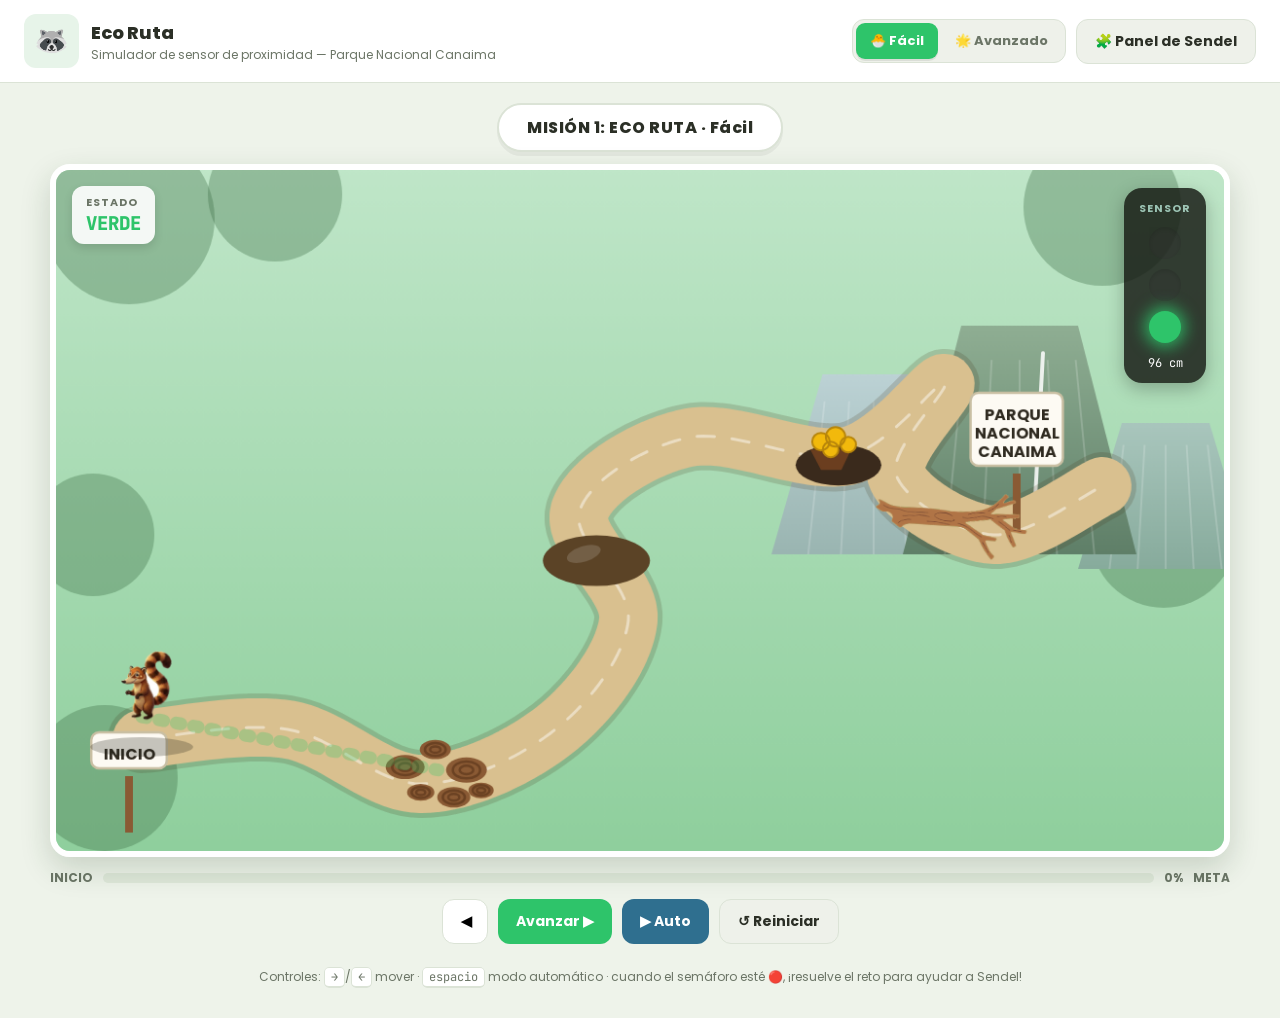
==== index.html @ 8cfd9f25 "Add files via upload" ====
<!DOCTYPE html>
<html lang="es">
<head>
<meta charset="UTF-8" />
<meta name="viewport" content="width=device-width, initial-scale=1.0" />
<title>Eco Ruta — Misión 1 | Sendel el Coatí Guardián</title>
<link rel="icon" type="image/x-icon" href="assets/sendel-icon.ico" />
<link rel="preconnect" href="https://fonts.googleapis.com" />
<link href="https://fonts.googleapis.com/css2?family=Poppins:wght@400;600;700;800&family=JetBrains+Mono:wght@400;600&display=swap" rel="stylesheet" />
<link rel="stylesheet" href="css/styles.css" />
</head>
<body>
  <div id="confetti-layer" aria-hidden="true"></div>

  <div class="app">
    <header class="topbar">
      <div class="brand">
        <span class="brand-badge">🦝</span>
        <div>
          <h1>Eco Ruta</h1>
          <p>Simulador de sensor de proximidad — Parque Nacional Canaima</p>
        </div>
      </div>
      <div class="topbar-actions">
        <div class="difficulty-toggle" role="group" aria-label="Dificultad">
          <button class="diff-toggle-btn" data-difficulty="facil" title="6 a 8 años · 4 obstáculos">🐣 Fácil</button>
          <button class="diff-toggle-btn" data-difficulty="dificil" title="9 a 12 años · 8 obstáculos">🌟 Avanzado</button>
        </div>
        <button id="btn-panel-toggle" class="btn btn-ghost">🧩 Panel de Sendel</button>
      </div>
    </header>

    <main class="stage">
      <div class="mission-bubble" id="mission-title">MISIÓN 1: ECO RUTA</div>

      <div class="scene-wrap">
        <canvas id="scene" width="1200" height="700"></canvas>

        <div class="semaforo" aria-label="Indicador de proximidad">
          <span class="sem-label">SENSOR</span>
          <div class="led led-rojo" title="Rojo: obstáculo muy cerca"></div>
          <div class="led led-amarillo" title="Amarillo: obstáculo aproximándose"></div>
          <div class="led led-verde" title="Verde: camino libre"></div>
          <span class="hud-distance" id="hud-distance">— cm</span>
        </div>

        <div class="hud-top-left">
          <div class="hud-state-label">ESTADO</div>
          <div class="hud-state-value state-verde" id="hud-state">VERDE</div>
        </div>

        <div id="toast" class="toast"></div>
      </div>

      <div class="progress-row">
        <span>INICIO</span>
        <div class="progress-track">
          <div id="hud-progress-bar" class="progress-fill"></div>
        </div>
        <span id="hud-progress-pct">0%</span>
        <span>META</span>
      </div>

      <div class="controls">
        <button id="btn-back" class="btn btn-icon" title="Retroceder (←)">◀</button>
        <button id="btn-forward" class="btn btn-primary" title="Avanzar (→)">Avanzar ▶</button>
        <button id="btn-autoplay" class="btn btn-accent" title="Modo automático (espacio)">▶ Auto</button>
        <button id="btn-reset" class="btn btn-ghost" title="Reiniciar">↺ Reiniciar</button>
      </div>
      <p class="hint">Controles: <kbd>→</kbd>/<kbd>←</kbd> mover · <kbd>espacio</kbd> modo automático · cuando el semáforo esté 🔴, ¡resuelve el reto para ayudar a Sendel!</p>
    </main>

    <aside id="side-panel" class="side-panel">
      <div class="side-tabs">
        <button class="tab-btn active" data-tab="programar">🧩 Programar</button>
        <button class="tab-btn" data-tab="ajustes">⚙️ Ajustes</button>
        <button class="tab-btn" data-tab="registro">📜 Registro</button>
      </div>

      <div class="tab-panel" data-tab="programar" id="tab-programar">
        <div class="terminal-chrome">
          <span class="dot dot-r"></span><span class="dot dot-y"></span><span class="dot dot-g"></span>
          <span class="terminal-title">Terminal de Sendel</span>
        </div>
        <div class="challenge-idle" id="challenge-idle">
          <p>👀 Cuando Sendel encuentre un obstáculo y el semáforo se ponga <b class="txt-rojo">ROJO</b>, aquí aparecerá un reto para programarlo con bloques.</p>
        </div>
        <div class="challenge-active" id="challenge-active" hidden>
          <p class="challenge-obstacle" id="challenge-obstacle-label">🎯 Obstáculo: —</p>
          <div class="mini-workspace">
            <div class="hat-block">🚦 Cuando el semáforo esté <span class="led-chip"></span> ROJO</div>
            <div class="slot" id="challenge-slot">
              <span class="slot-placeholder">Arrastra un bloque aquí ⬇</span>
            </div>
          </div>
          <div class="block-palette" id="block-palette"></div>
          <button id="btn-run-program" class="btn btn-primary btn-run" disabled>▶ Ejecutar programa</button>
          <p class="challenge-feedback" id="challenge-feedback"></p>
        </div>
      </div>

      <div class="tab-panel" data-tab="ajustes" id="tab-ajustes" hidden>
        <h2>Calibración del sensor</h2>
        <label class="slider-row">
          <span>Rango máximo <b id="cfg-rango-val">180 cm</b></span>
          <input type="range" id="cfg-rango" min="60" max="250" step="5" value="180" />
        </label>
        <label class="slider-row">
          <span>Umbral amarillo <b id="cfg-amarillo-val">40 cm</b></span>
          <input type="range" id="cfg-amarillo" min="20" max="80" step="1" value="40" />
        </label>
        <label class="slider-row">
          <span>Umbral rojo <b id="cfg-rojo-val">15 cm</b></span>
          <input type="range" id="cfg-rojo" min="5" max="35" step="1" value="15" />
        </label>
        <label class="slider-row">
          <span>Velocidad auto <b id="cfg-speed-val">10 cm/tick</b></span>
          <input type="range" id="cfg-speed" min="4" max="24" step="1" value="10" />
        </label>
      </div>

      <div class="tab-panel" data-tab="registro" id="tab-registro" hidden>
        <h2>Registro (serial monitor)</h2>
        <ul id="log-list" class="log-list"></ul>
      </div>
    </aside>
  </div>

  <div id="victory-modal" class="modal">
    <div class="modal-card victory-card">
      <img src="assets/sendel.png" alt="Sendel" class="victory-mascot-img" />
      <h2 class="victory-title">¡Lo lograste! 🎉</h2>
      <p>Sendel llegó a salvo al Parque Nacional Canaima.</p>
      <ul id="victory-stats" class="victory-stats"></ul>
      <div class="modal-actions">
        <button id="btn-victory-confetti" class="btn btn-warn">🎉 ¡Más confeti!</button>
        <button id="btn-victory-restart" class="btn btn-primary">Jugar de nuevo</button>
        <button id="btn-victory-close" class="btn btn-ghost">Cerrar</button>
      </div>
    </div>
  </div>

  <script src="js/backend/sensor-core.js"></script>
  <script src="js/backend/mission-data.js"></script>
  <script src="js/frontend/renderer.js"></script>
  <script src="js/frontend/block-challenge.js"></script>
  <script src="js/frontend/audio.js"></script>
  <script src="js/frontend/app.js"></script>
</body>
</html>
---- css/styles.css ----
:root {
  --verde: #2ec46a;
  --amarillo: #f0b414;
  --rojo: #e23c3c;
  --bg: #eef3ea;
  --panel: #ffffff;
  --ink: #2b2f26;
  --muted: #6b7566;
  --border: #dbe3d6;
  --radius: 16px;
  font-family: 'Poppins', sans-serif;
}

* { box-sizing: border-box; }

body {
  margin: 0;
  background: var(--bg);
  color: var(--ink);
  min-height: 100vh;
}

.app {
  display: grid;
  grid-template-columns: 1fr 380px;
  grid-template-rows: auto 1fr;
  grid-template-areas:
    "topbar topbar"
    "stage  panel";
  min-height: 100vh;
  transition: grid-template-columns 0.25s ease;
}
.app:has(#side-panel:not(.open)) {
  grid-template-columns: 1fr 0px;
}

.topbar {
  grid-area: topbar;
  display: flex;
  align-items: center;
  justify-content: space-between;
  padding: 14px 24px;
  background: var(--panel);
  border-bottom: 1px solid var(--border);
}
.brand { display: flex; align-items: center; gap: 12px; }
.brand-badge {
  font-size: 28px;
  background: #e7f4e9;
  border-radius: 12px;
  padding: 6px 10px;
}
.brand h1 { margin: 0; font-size: 18px; font-weight: 800; }
.brand p { margin: 0; font-size: 12px; color: var(--muted); }
.topbar-actions { display: flex; gap: 10px; align-items: center; }

.difficulty-toggle {
  display: flex;
  background: #eef1ea;
  border: 1px solid var(--border);
  border-radius: 12px;
  padding: 3px;
  gap: 3px;
}
.diff-toggle-btn {
  border: none;
  background: transparent;
  color: var(--muted);
  font-family: inherit;
  font-weight: 700;
  font-size: 13px;
  padding: 8px 14px;
  border-radius: 9px;
  cursor: pointer;
  transition: all 0.15s ease;
}
.diff-toggle-btn:hover:not(.active) { color: var(--ink); background: rgba(0,0,0,0.04); }
.diff-toggle-btn.active { background: var(--verde); color: #fff; box-shadow: 0 2px 0 rgba(0,0,0,0.08); }

.stage {
  grid-area: stage;
  padding: 20px 24px;
  display: flex;
  flex-direction: column;
  align-items: center;
  gap: 12px;
}

.mission-bubble {
  background: #fff;
  border: 2px solid var(--border);
  border-radius: 999px;
  padding: 10px 28px;
  font-weight: 800;
  letter-spacing: 0.5px;
  box-shadow: 0 4px 0 rgba(0,0,0,0.05);
}

.scene-wrap {
  position: relative;
  width: 100%;
  max-width: 1180px;
  border-radius: 20px;
  overflow: hidden;
  box-shadow: 0 12px 30px rgba(30, 60, 30, 0.18);
  border: 6px solid #fff;
}

#scene {
  display: block;
  width: 100%;
  height: auto;
  background: #bfe6c8;
}
#scene.shake { animation: shake 0.4s ease; }
@keyframes shake {
  0%, 100% { transform: translateX(0); }
  25% { transform: translateX(-6px) rotate(-0.4deg); }
  75% { transform: translateX(6px) rotate(0.4deg); }
}

.semaforo {
  position: absolute;
  top: 18px;
  right: 18px;
  background: rgba(20, 24, 18, 0.82);
  border-radius: 18px;
  padding: 12px 15px;
  display: flex;
  flex-direction: column;
  align-items: center;
  gap: 10px;
  box-shadow: 0 6px 18px rgba(0,0,0,0.25);
}
.sem-label { color: #cfe; font-size: 11px; letter-spacing: 1px; font-weight: 700; opacity: 0.7; }
.led {
  width: 32px;
  height: 32px;
  border-radius: 50%;
  background: #333;
  opacity: 0.28;
  box-shadow: inset 0 2px 4px rgba(0,0,0,0.4);
  transition: all 0.2s ease;
}
.led-rojo.on { background: var(--rojo); opacity: 1; box-shadow: 0 0 16px 4px rgba(226,60,60,0.85); }
.led-amarillo.on { background: var(--amarillo); opacity: 1; box-shadow: 0 0 16px 4px rgba(240,180,20,0.85); }
.led-verde.on { background: var(--verde); opacity: 1; box-shadow: 0 0 16px 4px rgba(46,196,106,0.85); }
.semaforo .hud-distance {
  color: #fff;
  font-family: 'JetBrains Mono', monospace;
  font-size: 12px;
  margin-top: 2px;
}

.hud-top-left {
  position: absolute;
  top: 16px;
  left: 16px;
  background: rgba(255,255,255,0.9);
  border-radius: 12px;
  padding: 8px 14px;
  box-shadow: 0 4px 10px rgba(0,0,0,0.12);
}
.hud-state-label { font-size: 11px; color: var(--muted); font-weight: 700; letter-spacing: 1px; }
.hud-state-value { font-weight: 800; font-size: 19px; font-family: 'JetBrains Mono', monospace; }
.state-verde { color: var(--verde); }
.state-amarillo { color: #b98600; }
.state-rojo { color: var(--rojo); }

.toast {
  position: absolute;
  bottom: 16px;
  left: 50%;
  transform: translate(-50%, 20px);
  background: rgba(20,24,18,0.9);
  color: #fff;
  padding: 10px 18px;
  border-radius: 999px;
  font-size: 13px;
  opacity: 0;
  pointer-events: none;
  transition: all 0.25s ease;
}
.toast.show { opacity: 1; transform: translate(-50%, 0); }
.toast-danger { background: #7a2323; }
.toast-ok { background: #1e6b3d; }

.progress-row {
  width: 100%;
  max-width: 1180px;
  display: flex;
  align-items: center;
  gap: 10px;
  font-size: 12px;
  font-weight: 700;
  color: var(--muted);
}
.progress-track {
  flex: 1;
  height: 10px;
  background: #dfe8da;
  border-radius: 999px;
  overflow: hidden;
}
.progress-fill {
  height: 100%;
  width: 0%;
  background: linear-gradient(90deg, #2ec46a, #7ed99a);
  transition: width 0.2s ease;
}

.controls {
  display: flex;
  gap: 10px;
  flex-wrap: wrap;
  justify-content: center;
}
.btn {
  border: none;
  border-radius: 12px;
  padding: 11px 18px;
  font-weight: 700;
  font-size: 14px;
  cursor: pointer;
  transition: transform 0.1s ease, filter 0.15s ease;
  font-family: inherit;
}
.btn:active { transform: translateY(1px) scale(0.98); }
.btn:disabled { opacity: 0.4; cursor: not-allowed; }
.btn-primary { background: var(--verde); color: #fff; }
.btn-accent { background: #2f6f8f; color: #fff; }
.btn-warn { background: var(--amarillo); color: #4a3400; }
.btn-ghost { background: #eef1ea; color: var(--ink); border: 1px solid var(--border); }
.btn-icon { background: #fff; border: 1px solid var(--border); width: 46px; }
.btn:hover:not(:disabled) { filter: brightness(1.06); }

.hint { font-size: 12px; color: var(--muted); }
kbd {
  background: #fff;
  border: 1px solid var(--border);
  border-bottom-width: 2px;
  border-radius: 5px;
  padding: 1px 6px;
  font-family: 'JetBrains Mono', monospace;
}

.side-panel {
  grid-area: panel;
  background: #16201a;
  color: #e7efe4;
  padding: 16px;
  overflow: hidden;
  width: 380px;
  opacity: 0;
  pointer-events: none;
  display: flex;
  flex-direction: column;
  min-height: 0;
  transition: opacity 0.2s ease;
}
.side-panel.open { opacity: 1; pointer-events: auto; }
.app:has(#side-panel:not(.open)) .side-panel { padding: 16px 0; }

.side-tabs { display: flex; gap: 6px; margin-bottom: 14px; flex-shrink: 0; }
.tab-btn {
  flex: 1;
  background: #202d24;
  color: #b9c7b4;
  border: none;
  border-radius: 10px;
  padding: 9px 6px;
  font-size: 12px;
  font-weight: 700;
  font-family: inherit;
  cursor: pointer;
  transition: all 0.15s ease;
}
.tab-btn.active { background: #2ec46a; color: #0c1a10; }
.tab-btn:hover:not(.active) { background: #2a3a2e; }

.tab-panel { display: flex; flex-direction: column; min-height: 0; flex: 1; }
.tab-panel[hidden] { display: none; }
.tab-panel h2 { font-size: 13px; letter-spacing: 0.5px; text-transform: uppercase; color: #9fd6ae; margin: 0 0 14px; }

.terminal-chrome {
  display: flex;
  align-items: center;
  gap: 6px;
  background: #0d130f;
  border-radius: 10px 10px 0 0;
  padding: 8px 12px;
}
.dot { width: 10px; height: 10px; border-radius: 50%; display: inline-block; }
.dot-r { background: #e23c3c; }
.dot-y { background: #f0b414; }
.dot-g { background: #2ec46a; }
.terminal-title { margin-left: 8px; font-size: 11px; color: #8fa389; font-family: 'JetBrains Mono', monospace; }

.challenge-idle, .challenge-active {
  background: #0d130f;
  border-radius: 0 0 12px 12px;
  padding: 16px;
  font-size: 13.5px;
  line-height: 1.5;
}
.challenge-idle p { margin: 0; color: #b9c7b4; }
.txt-rojo { color: var(--rojo); }

.challenge-obstacle { margin: 0 0 12px; font-weight: 700; color: #f4e9c9; }

.mini-workspace { margin-bottom: 14px; }
.hat-block {
  background: #d98a1f;
  color: #2b1a02;
  font-weight: 700;
  font-size: 13px;
  padding: 10px 14px;
  border-radius: 14px 14px 4px 4px;
  display: flex;
  align-items: center;
  gap: 6px;
  flex-wrap: wrap;
}
.led-chip {
  width: 12px;
  height: 12px;
  border-radius: 50%;
  background: var(--rojo);
  box-shadow: 0 0 6px 1px rgba(226,60,60,0.7);
  display: inline-block;
}
.slot {
  min-height: 54px;
  background: rgba(255,255,255,0.06);
  border: 2px dashed #3c4a3e;
  border-radius: 4px 4px 14px 14px;
  display: flex;
  align-items: center;
  gap: 8px;
  padding: 10px 14px;
  font-size: 13px;
  font-weight: 700;
  transition: all 0.15s ease;
}
.slot-placeholder { color: #6c7b6a; font-weight: 500; }
.slot.drop-armed { border-color: #5c6f5e; }
.slot.drop-hover { border-color: #2ec46a; background: rgba(46,196,106,0.12); }
.slot.filled { background: #234a2f; border-style: solid; border-color: #2ec46a; color: #eafff0; }
.slot.shake { animation: shake 0.4s ease; }

.block-palette {
  display: flex;
  flex-direction: column;
  gap: 8px;
  margin-bottom: 14px;
}
.block-piece {
  background: #2f6f8f;
  color: #fff;
  font-weight: 700;
  font-size: 13px;
  padding: 12px 14px;
  border-radius: 10px;
  display: flex;
  align-items: center;
  gap: 8px;
  cursor: grab;
  touch-action: none;
  user-select: none;
  box-shadow: 0 3px 0 rgba(0,0,0,0.2);
  transition: transform 0.1s ease;
}
.block-piece:active { cursor: grabbing; }
.block-piece.dragging-source { opacity: 0.35; }
.block-icon { font-size: 16px; }
.block-ghost {
  position: fixed;
  z-index: 300;
  pointer-events: none;
  transform: scale(1.05) rotate(-2deg);
  box-shadow: 0 10px 24px rgba(0,0,0,0.35);
}

.btn-run { width: 100%; }
.challenge-feedback { min-height: 20px; margin: 10px 0 0; font-size: 13px; font-weight: 700; }
.challenge-feedback.ok { color: #6bdc95; }
.challenge-feedback.err { color: #ff8686; }

.slider-row { display: block; margin-bottom: 16px; font-size: 13px; flex-shrink: 0; }
.slider-row span { display: flex; justify-content: space-between; margin-bottom: 6px; color: #cdd8c8; }
.slider-row input[type="range"] { width: 100%; accent-color: #2ec46a; }

.log-list {
  list-style: none;
  margin: 0;
  padding: 10px;
  background: #0d130f;
  border-radius: 10px;
  flex: 1;
  min-height: 0;
  overflow-y: auto;
  font-family: 'JetBrains Mono', monospace;
  font-size: 11.5px;
  line-height: 1.6;
}
.log-list li { border-bottom: 1px dashed rgba(255,255,255,0.06); padding: 3px 0; }
.log-ok { color: #6bdc95; }
.log-warn { color: #f0c94f; }
.log-danger { color: #ff7b7b; }
.log-info { color: #a9c7b6; }

.modal {
  position: fixed;
  inset: 0;
  background: rgba(10, 16, 10, 0.55);
  display: flex;
  align-items: center;
  justify-content: center;
  opacity: 0;
  pointer-events: none;
  transition: opacity 0.2s ease;
  z-index: 50;
}
.modal.show { opacity: 1; pointer-events: auto; }
.modal-card {
  background: #fff;
  border-radius: 20px;
  padding: 30px 34px;
  max-width: 380px;
  text-align: center;
  box-shadow: 0 20px 50px rgba(0,0,0,0.3);
}
.modal-card h2 { margin-top: 0; }
.victory-stats { list-style: none; padding: 0; margin: 18px 0; text-align: left; font-size: 14px; }
.victory-stats li { padding: 6px 0; border-bottom: 1px solid var(--border); }
.modal-actions { display: flex; gap: 10px; justify-content: center; margin-top: 10px; flex-wrap: wrap; }

/* --- tarjeta de victoria --- */
.victory-card { max-width: 400px; }
.victory-mascot-img {
  width: 110px;
  margin: 0 auto 6px;
  display: block;
  animation: victory-bounce 0.9s ease-in-out infinite;
}
.victory-title { font-size: 24px; }
@keyframes victory-bounce {
  0%, 100% { transform: translateY(0) rotate(-3deg); }
  50% { transform: translateY(-14px) rotate(3deg); }
}

/* --- confeti --- */
#confetti-layer {
  position: fixed;
  inset: 0;
  pointer-events: none;
  overflow: hidden;
  z-index: 60;
}
.confetti-piece {
  position: absolute;
  top: -20px;
  width: 10px;
  height: 14px;
  opacity: 0;
  animation-name: confetti-fall;
  animation-timing-function: ease-in;
  animation-fill-mode: forwards;
  border-radius: 2px;
}
.confetti-piece.round { border-radius: 50%; }
@keyframes confetti-fall {
  0% { transform: translateY(0) translateX(0) rotate(0deg); opacity: 1; }
  100% { transform: translateY(112vh) translateX(var(--drift)) rotate(var(--rot)); opacity: 0.9; }
}

@media (max-width: 860px) {
  .app { grid-template-columns: 1fr; grid-template-areas: "topbar" "stage" "panel"; }
  .side-panel { width: 100%; }
}
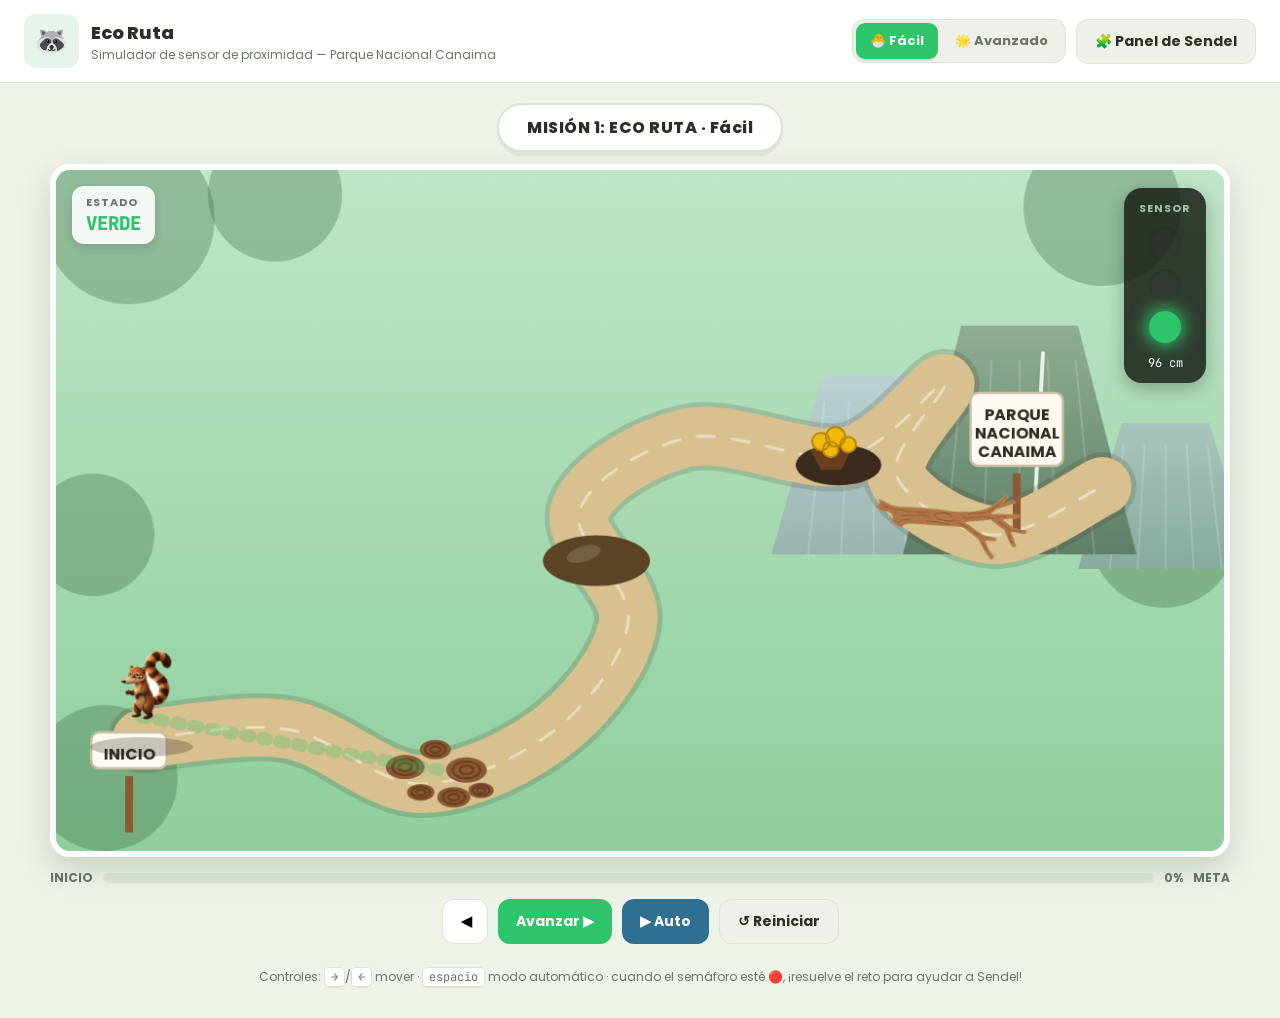
==== commit 43284af8: "Add files via upload" ====
--- a/index.html
+++ b/index.html
@@ -2,9 +2,19 @@
 <html lang="es">
 <head>
 <meta charset="UTF-8" />
-<meta name="viewport" content="width=device-width, initial-scale=1.0" />
+<meta name="viewport" content="width=device-width, initial-scale=1.0, viewport-fit=cover" />
 <title>Eco Ruta — Misión 1 | Sendel el Coatí Guardián</title>
+<link rel="icon" type="image/png" sizes="32x32" href="assets/icon-32.png" />
+<link rel="icon" type="image/png" sizes="192x192" href="assets/icon-192.png" />
+<link rel="icon" type="image/png" sizes="512x512" href="assets/icon-512.png" />
 <link rel="icon" type="image/x-icon" href="assets/sendel-icon.ico" />
+<link rel="apple-touch-icon" sizes="180x180" href="assets/icon-180.png" />
+<link rel="manifest" href="manifest.json" />
+<meta name="theme-color" content="#2ec46a" />
+<meta name="mobile-web-app-capable" content="yes" />
+<meta name="apple-mobile-web-app-capable" content="yes" />
+<meta name="apple-mobile-web-app-status-bar-style" content="black-translucent" />
+<meta name="apple-mobile-web-app-title" content="Eco Ruta" />
 <link rel="preconnect" href="https://fonts.googleapis.com" />
 <link href="https://fonts.googleapis.com/css2?family=Poppins:wght@400;600;700;800&family=JetBrains+Mono:wght@400;600&display=swap" rel="stylesheet" />
 <link rel="stylesheet" href="css/styles.css" />
@@ -73,6 +83,7 @@
     <aside id="side-panel" class="side-panel">
       <div class="side-tabs">
         <button class="tab-btn active" data-tab="programar">🧩 Programar</button>
+        <button class="tab-btn" data-tab="esp32">🧠 ESP32</button>
         <button class="tab-btn" data-tab="ajustes">⚙️ Ajustes</button>
         <button class="tab-btn" data-tab="registro">📜 Registro</button>
       </div>
@@ -88,14 +99,80 @@
         <div class="challenge-active" id="challenge-active" hidden>
           <p class="challenge-obstacle" id="challenge-obstacle-label">🎯 Obstáculo: —</p>
           <div class="mini-workspace">
-            <div class="hat-block">🚦 Cuando el semáforo esté <span class="led-chip"></span> ROJO</div>
-            <div class="slot" id="challenge-slot">
-              <span class="slot-placeholder">Arrastra un bloque aquí ⬇</span>
+            <div class="flow-diagram">
+              <div class="flow-node flow-start">
+                <span class="flow-node-icon">🚦</span>
+                <span>Cuando el semáforo esté <span class="led-chip"></span> ROJO</span>
+              </div>
+              <div class="flow-connector" aria-hidden="true">
+                <svg viewBox="0 0 24 40" class="flow-connector-svg"><path d="M12 0 V28" /><path d="M4 22 L12 32 L20 22" /></svg>
+              </div>
+              <div class="flow-node flow-slot-node slot" id="challenge-slot">
+                <span class="slot-placeholder">Arrastra un bloque aquí ⬇</span>
+              </div>
+              <div class="flow-connector" aria-hidden="true">
+                <svg viewBox="0 0 24 40" class="flow-connector-svg"><path d="M12 0 V28" /><path d="M4 22 L12 32 L20 22" /></svg>
+              </div>
+              <div class="flow-node flow-end">
+                <span class="flow-node-icon">🥽</span>
+                <span>Sendel esquiva y sigue camino a <b>Canaima</b></span>
+              </div>
             </div>
           </div>
+          <p class="flow-hint">🧩 Arrastra el bloque correcto para completar el diagrama de flujo del programa de Sendel:</p>
           <div class="block-palette" id="block-palette"></div>
           <button id="btn-run-program" class="btn btn-primary btn-run" disabled>▶ Ejecutar programa</button>
           <p class="challenge-feedback" id="challenge-feedback"></p>
+        </div>
+      </div>
+
+      <div class="tab-panel" data-tab="esp32" id="tab-esp32" hidden>
+        <h2>Panel ESP32 — el cerebro de Sendel</h2>
+
+        <div class="esp32-board">
+          <div class="esp32-core">
+            <span class="esp32-core-label">ESP32</span>
+            <span class="esp32-core-pulse"></span>
+          </div>
+          <div class="wireless-badges">
+            <div class="wireless-badge" title="Wi-Fi: EcoRuta-Sendel">
+              <span class="badge-dot badge-wifi"></span>
+              <span>📶 Wi-Fi</span>
+            </div>
+            <div class="wireless-badge" title="Bluetooth BLE: Sendel-BLE">
+              <span class="badge-dot badge-ble"></span>
+              <span>🔵 BLE</span>
+            </div>
+          </div>
+        </div>
+
+        <div class="component-grid">
+          <div class="component-card" id="esp32-card-sensor">
+            <span class="component-icon">📡</span>
+            <span class="component-name">HC-SR04</span>
+            <span class="component-value" id="esp32-sensor-value">— cm</span>
+            <span class="component-hint">Sensor de proximidad — los "ojos"</span>
+          </div>
+          <div class="component-card" id="esp32-card-motores">
+            <span class="component-icon motor-icon" id="esp32-motor-icon">⚙️</span>
+            <span class="component-name">DC Gear Motors</span>
+            <span class="component-value" id="esp32-motor-value">Girando</span>
+            <span class="component-hint">Tracción — las "patas"</span>
+          </div>
+          <div class="component-card" id="esp32-card-bateria">
+            <span class="component-icon">🔋</span>
+            <span class="component-name">Li-Ion 18650</span>
+            <span class="component-value" id="esp32-bateria-value">4.1 V</span>
+            <div class="battery-bar"><div class="battery-fill" id="esp32-bateria-fill"></div></div>
+          </div>
+        </div>
+
+        <div class="proximity-sim">
+          <label class="slider-row">
+            <span>🎛️ Simulador de proximidad (HC-SR04) <b id="cfg-sim-val">180 cm</b></span>
+            <input type="range" id="cfg-sim-distancia" min="0" max="200" step="1" value="200" />
+          </label>
+          <p class="hint">Mueve el control para "poner" un obstáculo frente al sensor y mira cómo reacciona el semáforo en tiempo real — igual que haría el ESP32 real.</p>
         </div>
       </div>
 
@@ -144,6 +221,7 @@
   <script src="js/backend/mission-data.js"></script>
   <script src="js/frontend/renderer.js"></script>
   <script src="js/frontend/block-challenge.js"></script>
+  <script src="js/frontend/esp32-panel.js"></script>
   <script src="js/frontend/audio.js"></script>
   <script src="js/frontend/app.js"></script>
 </body>
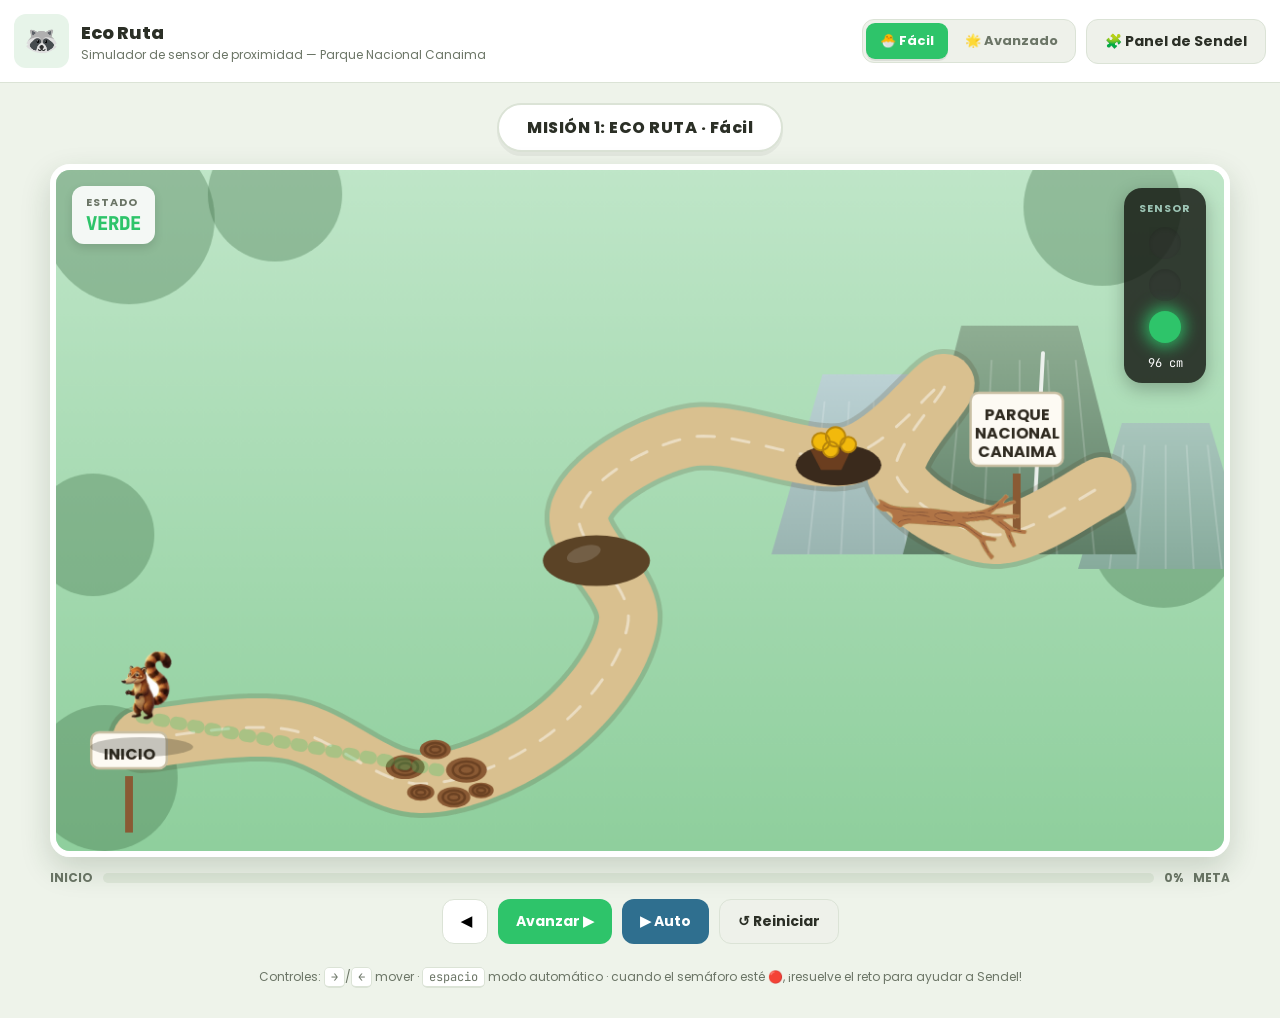
==== commit 21e1e1e6: "Add files via upload" ====
--- a/index.html
+++ b/index.html
@@ -224,5 +224,12 @@
   <script src="js/frontend/esp32-panel.js"></script>
   <script src="js/frontend/audio.js"></script>
   <script src="js/frontend/app.js"></script>
+  <script>
+    if ('serviceWorker' in navigator) {
+      window.addEventListener('load', () => {
+        navigator.serviceWorker.register('service-worker.js').catch(() => {});
+      });
+    }
+  </script>
 </body>
 </html>
--- a/css/styles.css
+++ b/css/styles.css
@@ -28,6 +28,7 @@
     "topbar topbar"
     "stage  panel";
   min-height: 100vh;
+  min-height: 100dvh;
   transition: grid-template-columns 0.25s ease;
 }
 .app:has(#side-panel:not(.open)) {
@@ -308,17 +309,33 @@
 
 .challenge-obstacle { margin: 0 0 12px; font-weight: 700; color: #f4e9c9; }
 
-.mini-workspace { margin-bottom: 14px; }
-.hat-block {
+.mini-workspace { margin-bottom: 10px; }
+
+/* ---- Diagrama de flujo del reto "Programa a Sendel" ----
+   Cadena vertical de nodos conectados por flechas, para que se lea
+   claramente como un programa: evento -> acción -> resultado. */
+.flow-diagram {
+  display: flex;
+  flex-direction: column;
+  align-items: stretch;
+}
+
+.flow-node {
+  border-radius: 12px;
+  padding: 12px 14px;
+  font-weight: 700;
+  font-size: 13px;
+  line-height: 1.35;
+  display: flex;
+  align-items: center;
+  gap: 8px;
+}
+.flow-node-icon { font-size: 18px; flex-shrink: 0; }
+
+.flow-start {
   background: #d98a1f;
   color: #2b1a02;
-  font-weight: 700;
-  font-size: 13px;
-  padding: 10px 14px;
-  border-radius: 14px 14px 4px 4px;
-  display: flex;
-  align-items: center;
-  gap: 6px;
+  border-radius: 14px 14px 6px 6px;
   flex-wrap: wrap;
 }
 .led-chip {
@@ -329,38 +346,78 @@
   box-shadow: 0 0 6px 1px rgba(226,60,60,0.7);
   display: inline-block;
 }
+
+.flow-end {
+  background: #1a2b1e;
+  color: #bcd6c1;
+  border-radius: 6px 6px 14px 14px;
+  font-size: 12px;
+  opacity: 0.9;
+}
+
+.flow-connector {
+  display: flex;
+  justify-content: center;
+  margin: -1px 0;
+}
+.flow-connector-svg {
+  width: 22px;
+  height: 30px;
+  animation: flow-pulse 1.6s ease-in-out infinite;
+}
+.flow-connector-svg path {
+  fill: none;
+  stroke: #55684f;
+  stroke-width: 2.5;
+  stroke-linecap: round;
+  stroke-linejoin: round;
+}
+@keyframes flow-pulse {
+  0%, 100% { opacity: 0.45; transform: translateY(0); }
+  50% { opacity: 1; transform: translateY(4px); }
+}
+
+.flow-hint { font-size: 12px; color: #9fd6ae; margin: 8px 0 10px; }
+
 .slot {
   min-height: 54px;
   background: rgba(255,255,255,0.06);
   border: 2px dashed #3c4a3e;
-  border-radius: 4px 4px 14px 14px;
-  display: flex;
-  align-items: center;
+  border-radius: 6px 6px 14px 14px;
+  display: flex;
+  align-items: center;
+  justify-content: center;
+  text-align: center;
   gap: 8px;
   padding: 10px 14px;
   font-size: 13px;
   font-weight: 700;
   transition: all 0.15s ease;
+  position: relative;
 }
 .slot-placeholder { color: #6c7b6a; font-weight: 500; }
 .slot.drop-armed { border-color: #5c6f5e; }
-.slot.drop-hover { border-color: #2ec46a; background: rgba(46,196,106,0.12); }
+.slot.drop-hover { border-color: #2ec46a; background: rgba(46,196,106,0.12); transform: scale(1.02); }
 .slot.filled { background: #234a2f; border-style: solid; border-color: #2ec46a; color: #eafff0; }
 .slot.shake { animation: shake 0.4s ease; }
 
 .block-palette {
   display: flex;
   flex-direction: column;
-  gap: 8px;
+  gap: 12px;
   margin-bottom: 14px;
 }
+/* Piezas tipo "bloque de flujo/rompecabezas": una pestaña circular a la
+   izquierda simula el conector que encajaría en el nodo del diagrama. */
 .block-piece {
+  position: relative;
   background: #2f6f8f;
   color: #fff;
   font-weight: 700;
   font-size: 13px;
-  padding: 12px 14px;
-  border-radius: 10px;
+  padding: 12px 16px 12px 22px;
+  margin-left: 8px;
+  border-radius: 8px 14px 14px 8px;
   display: flex;
   align-items: center;
   gap: 8px;
@@ -369,6 +426,17 @@
   user-select: none;
   box-shadow: 0 3px 0 rgba(0,0,0,0.2);
   transition: transform 0.1s ease;
+}
+.block-piece::before {
+  content: "";
+  position: absolute;
+  left: -7px;
+  top: 50%;
+  transform: translateY(-50%);
+  width: 16px;
+  height: 16px;
+  background: inherit;
+  border-radius: 50%;
 }
 .block-piece:active { cursor: grabbing; }
 .block-piece.dragging-source { opacity: 0.35; }
@@ -385,6 +453,121 @@
 .challenge-feedback { min-height: 20px; margin: 10px 0 0; font-size: 13px; font-weight: 700; }
 .challenge-feedback.ok { color: #6bdc95; }
 .challenge-feedback.err { color: #ff8686; }
+
+/* ---- Panel ESP32 ---- */
+.esp32-board {
+  background: linear-gradient(160deg, #0d130f, #172219);
+  border: 1px solid #2a3a2e;
+  border-radius: 14px;
+  padding: 18px 16px;
+  display: flex;
+  flex-direction: column;
+  align-items: center;
+  gap: 14px;
+  margin-bottom: 14px;
+}
+.esp32-core {
+  position: relative;
+  width: 84px;
+  height: 84px;
+  border-radius: 16px;
+  background: linear-gradient(145deg, #1f6f42, #123321);
+  border: 2px solid #2ec46a;
+  display: flex;
+  align-items: center;
+  justify-content: center;
+  box-shadow: 0 0 0 0 rgba(46,196,106,0.5);
+}
+.esp32-core-label { font-family: 'JetBrains Mono', monospace; font-weight: 700; font-size: 12px; color: #d7ffe4; z-index: 1; }
+.esp32-core-pulse {
+  position: absolute;
+  inset: -2px;
+  border-radius: 16px;
+  border: 2px solid #2ec46a;
+  animation: esp32-pulse 1.8s ease-out infinite;
+}
+@keyframes esp32-pulse {
+  0% { transform: scale(1); opacity: 0.9; }
+  100% { transform: scale(1.45); opacity: 0; }
+}
+
+.wireless-badges { display: flex; gap: 10px; }
+.wireless-badge {
+  display: flex;
+  align-items: center;
+  gap: 6px;
+  background: #1b271f;
+  border: 1px solid #2a3a2e;
+  border-radius: 999px;
+  padding: 6px 12px;
+  font-size: 12px;
+  font-weight: 700;
+  color: #cdd8c8;
+}
+.badge-dot {
+  width: 8px;
+  height: 8px;
+  border-radius: 50%;
+  display: inline-block;
+  animation: badge-ping 1.6s ease-in-out infinite;
+}
+.badge-wifi { background: #2ec46a; box-shadow: 0 0 6px 1px rgba(46,196,106,0.8); }
+.badge-ble { background: #3fa9f5; box-shadow: 0 0 6px 1px rgba(63,169,245,0.8); animation-delay: 0.5s; }
+@keyframes badge-ping {
+  0%, 100% { opacity: 0.5; transform: scale(0.85); }
+  50% { opacity: 1; transform: scale(1.15); }
+}
+
+.component-grid {
+  display: grid;
+  grid-template-columns: repeat(3, 1fr);
+  gap: 8px;
+  margin-bottom: 16px;
+}
+.component-card {
+  background: #0d130f;
+  border: 1px solid #2a3a2e;
+  border-radius: 12px;
+  padding: 10px 6px;
+  display: flex;
+  flex-direction: column;
+  align-items: center;
+  text-align: center;
+  gap: 3px;
+}
+.component-icon { font-size: 22px; }
+.component-name { font-size: 10.5px; font-weight: 700; color: #9fd6ae; letter-spacing: 0.3px; }
+.component-value { font-family: 'JetBrains Mono', monospace; font-size: 13px; font-weight: 700; color: #eafff0; }
+.component-value.estado-verde { color: #6bdc95; }
+.component-value.estado-amarillo { color: #f0c94f; }
+.component-value.estado-rojo { color: #ff7b7b; }
+.component-hint { font-size: 9.5px; color: #6c7b6a; line-height: 1.25; }
+
+.motor-icon { transition: transform 0.2s ease; display: inline-block; }
+.motor-icon.spinning { animation: motor-spin 0.6s linear infinite; }
+.motor-icon.spinning.motor-slow { animation-duration: 1.4s; }
+@keyframes motor-spin { from { transform: rotate(0deg); } to { transform: rotate(360deg); } }
+
+.battery-bar {
+  width: 100%;
+  height: 6px;
+  background: #23301f;
+  border-radius: 999px;
+  overflow: hidden;
+  margin-top: 4px;
+}
+.battery-fill { height: 100%; background: #2ec46a; width: 96%; transition: width 0.4s ease; }
+.battery-fill.battery-low { background: #e23c3c; }
+
+.proximity-sim { background: #0d130f; border: 1px solid #2a3a2e; border-radius: 12px; padding: 12px 14px; }
+.proximity-sim .slider-row { margin-bottom: 8px; }
+.proximity-sim .hint { color: #8fa389; margin: 0; }
+
+@media (max-width: 480px) {
+  .component-grid { grid-template-columns: repeat(3, 1fr); gap: 6px; }
+  .component-name { font-size: 9.5px; }
+  .component-hint { display: none; }
+}
 
 .slider-row { display: block; margin-bottom: 16px; font-size: 13px; flex-shrink: 0; }
 .slider-row span { display: flex; justify-content: space-between; margin-bottom: 6px; color: #cdd8c8; }
@@ -474,7 +657,120 @@
   100% { transform: translateY(112vh) translateX(var(--drift)) rotate(var(--rot)); opacity: 0.9; }
 }
 
+/* ---- Responsive: tablet grande / laptop angosto ----
+   Entre el escritorio completo y el punto de quiebre a una sola columna,
+   la tablilla lateral fija de 380px deja muy poco espacio a la escena.
+   Se angosta el panel y se reduce el espaciado general sin cambiar el
+   layout de 2 columnas todavía. */
+@media (max-width: 1100px) and (min-width: 861px) {
+  .app { grid-template-columns: 1fr 320px; }
+  .side-panel { width: 320px; padding: 14px; }
+  .stage { padding: 16px; }
+}
+
+/* ---- Responsive: tablet / móvil ----
+   El layout de escritorio es una grilla de 2 columnas con altura fija
+   (pensada para pantallas anchas). En pantallas angostas pasamos a una
+   sola columna que fluye de arriba a abajo (topbar -> escena -> panel),
+   así que las filas también deben pasar de "1fr fijo" a "auto" para no
+   comprimir el panel lateral contra la altura de la ventana. */
 @media (max-width: 860px) {
-  .app { grid-template-columns: 1fr; grid-template-areas: "topbar" "stage" "panel"; }
-  .side-panel { width: 100%; }
-}
+  .app {
+    grid-template-columns: 1fr;
+    grid-template-rows: auto 1fr auto;
+    grid-template-areas: "topbar" "stage" "panel";
+  }
+  .app:has(#side-panel:not(.open)) { grid-template-columns: 1fr; }
+
+  .topbar { flex-wrap: wrap; gap: 10px; padding: 12px 14px; }
+  .topbar-actions { flex-wrap: wrap; gap: 8px; width: 100%; justify-content: space-between; }
+  .brand p { display: none; }
+
+  .stage {
+    padding: 12px 12px 16px;
+    gap: 14px;
+    min-height: 0;
+    justify-content: center;
+  }
+  .scene-wrap {
+    max-width: 720px;
+    aspect-ratio: 3 / 2;
+  }
+  #scene { height: 100%; object-fit: cover; object-position: center; }
+  .mission-bubble { font-size: 12px; padding: 8px 16px; text-align: center; }
+
+  .semaforo { top: 10px; right: 10px; padding: 8px 10px; gap: 6px; }
+  .led { width: 24px; height: 24px; }
+  .hud-top-left { top: 10px; left: 10px; padding: 6px 10px; }
+  .hud-state-value { font-size: 15px; }
+
+  .controls { width: 100%; }
+  .btn { flex: 1 1 auto; padding: 12px 10px; font-size: 13px; }
+  .btn-icon { flex: 0 0 46px; }
+
+  .side-panel {
+    width: 100%;
+    max-height: none;
+    padding: 14px;
+  }
+  .app:has(#side-panel:not(.open)) .side-panel { padding: 0; }
+  .log-list { max-height: 220px; }
+}
+
+@media (max-width: 480px) {
+  .brand h1 { font-size: 16px; }
+  .brand-badge { font-size: 22px; padding: 4px 8px; }
+  .diff-toggle-btn { font-size: 12px; padding: 7px 10px; }
+  #btn-panel-toggle { font-size: 12px; padding: 9px 12px; }
+  .hint { font-size: 11px; }
+}
+
+/* Teléfonos muy angostos (320-359px: iPhone SE, gama baja de Android) */
+@media (max-width: 359px) {
+  .topbar-actions { flex-direction: column; align-items: stretch; }
+  .difficulty-toggle { justify-content: center; }
+  .brand h1 { font-size: 14px; }
+  .brand p { display: none; }
+  .btn { padding: 11px 6px; font-size: 12px; }
+  .component-grid { grid-template-columns: repeat(3, 1fr); gap: 4px; }
+  .component-icon { font-size: 18px; }
+  .esp32-core { width: 68px; height: 68px; }
+}
+
+/* Teléfono en horizontal: la altura manda, no el ancho. Se reduce el
+   espaciado vertical para que quepa lo esencial sin scroll excesivo. */
+@media (max-height: 480px) and (orientation: landscape) {
+  .stage { padding: 8px 12px; gap: 6px; }
+  .mission-bubble { padding: 5px 16px; font-size: 11px; }
+  .hint { display: none; }
+  .side-panel { max-height: 100vh; overflow-y: auto; }
+}
+
+/* Tamaños de toque accesibles (mínimo 44px) en dispositivos táctiles */
+@media (hover: none) and (pointer: coarse) {
+  .tab-btn { padding: 12px 6px; min-height: 44px; }
+  .diff-toggle-btn { min-height: 40px; }
+  .btn { min-height: 44px; }
+  .btn-icon { width: 48px; }
+}
+
+/* Respeta la preferencia del usuario de reducir animaciones */
+@media (prefers-reduced-motion: reduce) {
+  *, *::before, *::after {
+    animation-duration: 0.01ms !important;
+    animation-iteration-count: 1 !important;
+    transition-duration: 0.01ms !important;
+    scroll-behavior: auto !important;
+  }
+}
+
+/* Zonas seguras para teléfonos con notch, cuando corre como app instalada */
+@supports (padding: max(0px)) {
+  .topbar {
+    padding-left: max(14px, env(safe-area-inset-left));
+    padding-right: max(14px, env(safe-area-inset-right));
+    padding-top: max(14px, env(safe-area-inset-top));
+  }
+  .side-panel { padding-right: max(16px, env(safe-area-inset-right)); }
+  body { padding-bottom: env(safe-area-inset-bottom); }
+}
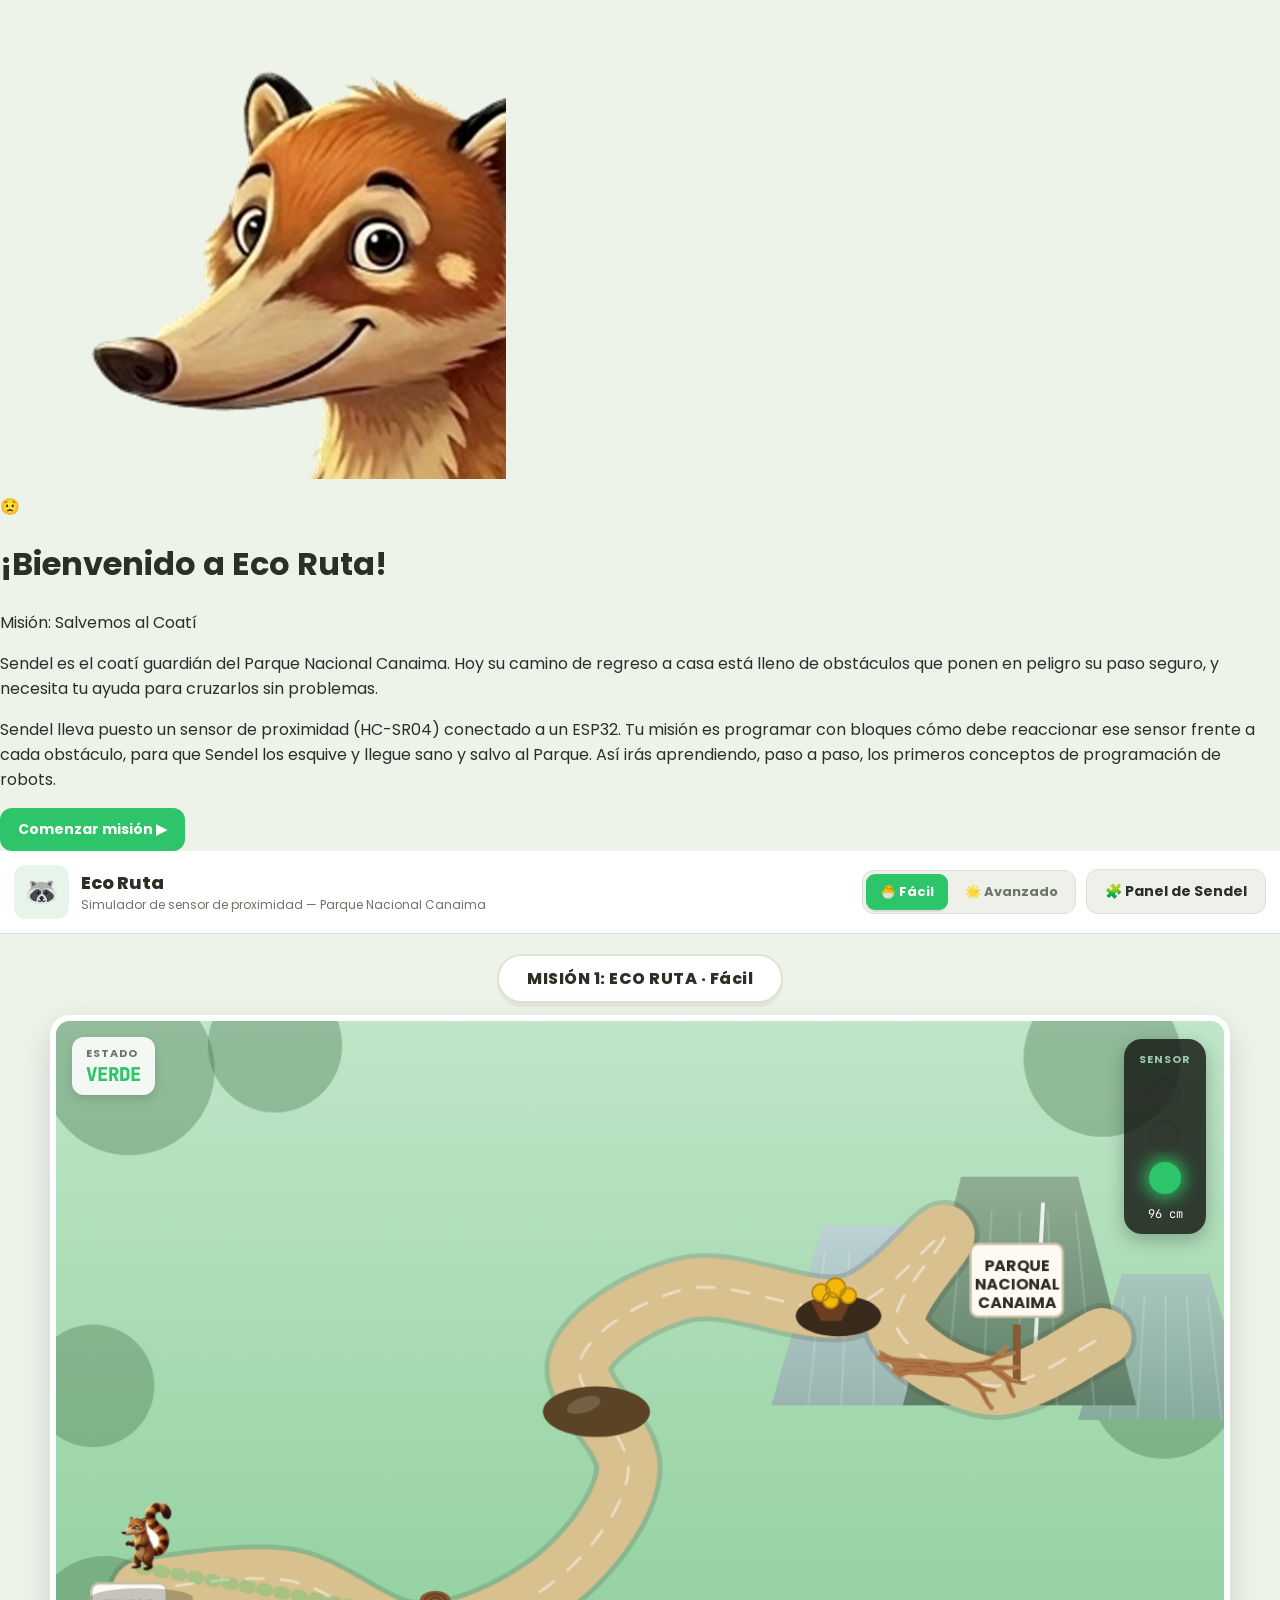
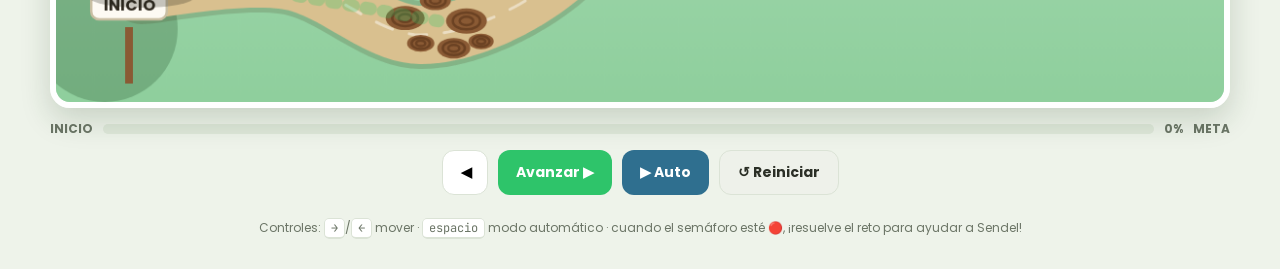
==== commit c40c70dd: "Add files via upload" ====
--- a/index.html
+++ b/index.html
@@ -20,6 +20,27 @@
 <link rel="stylesheet" href="css/styles.css" />
 </head>
 <body>
+  <div id="welcome-screen" class="welcome-screen">
+    <div class="welcome-card">
+      <span class="welcome-worry" aria-hidden="true">😟</span>
+      <img src="assets/sendel-head.png" alt="Sendel, el coatí guardián, preocupado" class="welcome-sendel" />
+      <h1>¡Bienvenido a Eco Ruta!</h1>
+      <p class="welcome-mission">Misión: Salvemos al Coatí</p>
+      <p class="welcome-text">
+        Sendel es el coatí guardián del Parque Nacional Canaima. Hoy su camino de regreso a casa
+        está lleno de obstáculos que ponen en peligro su paso seguro, y necesita tu ayuda para
+        cruzarlos sin problemas.
+      </p>
+      <p class="welcome-text">
+        Sendel lleva puesto un sensor de proximidad (HC-SR04) conectado a un ESP32. Tu misión es
+        programar con bloques cómo debe reaccionar ese sensor frente a cada obstáculo, para que
+        Sendel los esquive y llegue sano y salvo al Parque. Así irás aprendiendo, paso a paso, los
+        primeros conceptos de programación de robots.
+      </p>
+      <button id="btn-start-mission" class="btn btn-primary btn-start">Comenzar misión ▶</button>
+    </div>
+  </div>
+
   <div id="confetti-layer" aria-hidden="true"></div>
 
   <div class="app">
@@ -225,6 +246,11 @@
   <script src="js/frontend/audio.js"></script>
   <script src="js/frontend/app.js"></script>
   <script>
+    document.getElementById('btn-start-mission').addEventListener('click', () => {
+      document.getElementById('welcome-screen').classList.add('hide');
+    });
+  </script>
+  <script>
     if ('serviceWorker' in navigator) {
       window.addEventListener('load', () => {
         navigator.serviceWorker.register('service-worker.js').catch(() => {});
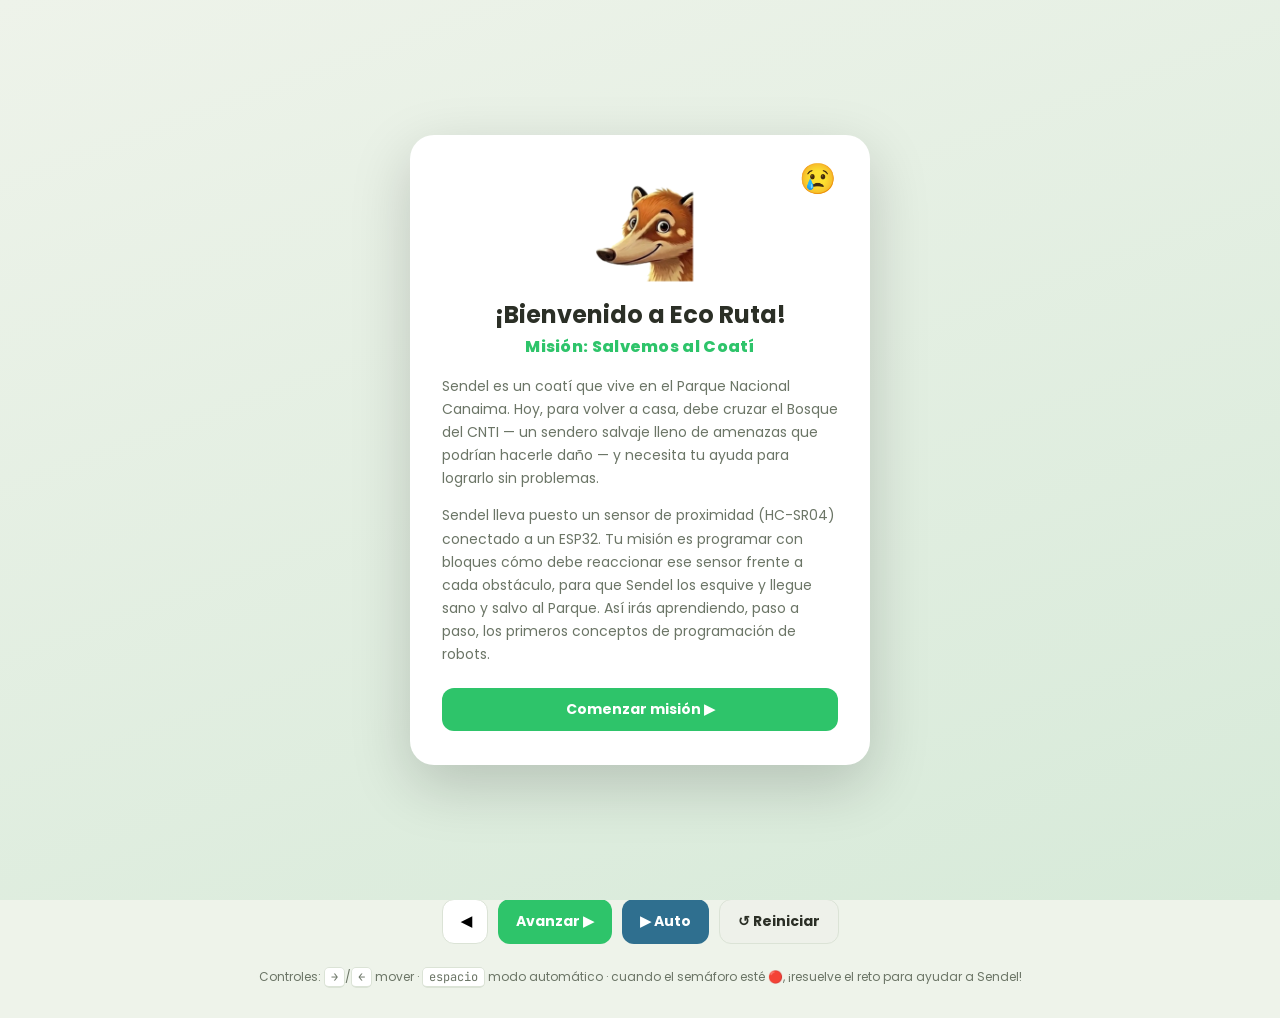
==== commit a888e32e: "Add files via upload" ====
--- a/index.html
+++ b/index.html
@@ -3,7 +3,7 @@
 <head>
 <meta charset="UTF-8" />
 <meta name="viewport" content="width=device-width, initial-scale=1.0, viewport-fit=cover" />
-<title>Eco Ruta — Misión 1 | Sendel el Coatí Guardián</title>
+<title>Eco Ruta — Misión 1 | Sendel el Coatí</title>
 <link rel="icon" type="image/png" sizes="32x32" href="assets/icon-32.png" />
 <link rel="icon" type="image/png" sizes="192x192" href="assets/icon-192.png" />
 <link rel="icon" type="image/png" sizes="512x512" href="assets/icon-512.png" />
@@ -22,14 +22,14 @@
 <body>
   <div id="welcome-screen" class="welcome-screen">
     <div class="welcome-card">
-      <span class="welcome-worry" aria-hidden="true">😟</span>
-      <img src="assets/sendel-head.png" alt="Sendel, el coatí guardián, preocupado" class="welcome-sendel" />
+      <span class="welcome-worry" aria-hidden="true">😢</span>
+      <img src="assets/sendel-head.png" alt="Sendel, el coatí, triste y preocupado" class="welcome-sendel welcome-sendel-sad" />
       <h1>¡Bienvenido a Eco Ruta!</h1>
       <p class="welcome-mission">Misión: Salvemos al Coatí</p>
       <p class="welcome-text">
-        Sendel es el coatí guardián del Parque Nacional Canaima. Hoy su camino de regreso a casa
-        está lleno de obstáculos que ponen en peligro su paso seguro, y necesita tu ayuda para
-        cruzarlos sin problemas.
+        Sendel es un coatí que vive en el Parque Nacional Canaima. Hoy, para volver a casa, debe
+        cruzar el Bosque del CNTI — un sendero salvaje lleno de amenazas que podrían hacerle daño —
+        y necesita tu ayuda para lograrlo sin problemas.
       </p>
       <p class="welcome-text">
         Sendel lleva puesto un sensor de proximidad (HC-SR04) conectado a un ESP32. Tu misión es
--- a/css/styles.css
+++ b/css/styles.css
@@ -19,6 +19,57 @@
   color: var(--ink);
   min-height: 100vh;
 }
+
+.welcome-screen {
+  position: fixed;
+  inset: 0;
+  z-index: 100;
+  display: flex;
+  align-items: center;
+  justify-content: center;
+  padding: 24px;
+  background: linear-gradient(160deg, #eef3ea, #d7ead9);
+  transition: opacity 0.3s ease, visibility 0.3s ease;
+}
+.welcome-screen.hide { opacity: 0; visibility: hidden; pointer-events: none; }
+.welcome-card {
+  position: relative;
+  background: #fff;
+  border-radius: 24px;
+  padding: 34px 32px;
+  max-width: 460px;
+  max-height: 90vh;
+  overflow-y: auto;
+  text-align: center;
+  box-shadow: 0 20px 60px rgba(0,0,0,0.18);
+}
+.welcome-worry {
+  position: absolute;
+  top: 22px;
+  right: 34px;
+  font-size: 30px;
+  animation: welcome-worry-float 2s ease-in-out infinite;
+}
+@keyframes welcome-worry-float {
+  0%, 100% { transform: translateY(0) rotate(-4deg); }
+  50% { transform: translateY(-6px) rotate(4deg); }
+}
+.welcome-sendel { width: 120px; margin: 0 auto 6px; display: block; }
+.welcome-card h1 { margin: 8px 0 2px; font-size: 24px; }
+.welcome-mission {
+  color: var(--verde);
+  font-weight: 800;
+  margin: 0 0 16px;
+  letter-spacing: 0.3px;
+}
+.welcome-text {
+  color: var(--muted);
+  font-size: 14px;
+  line-height: 1.65;
+  text-align: left;
+  margin: 0 0 14px;
+}
+.btn-start { width: 100%; margin-top: 8px; padding: 14px; font-size: 15px; }
 
 .app {
   display: grid;
@@ -723,6 +774,12 @@
   .diff-toggle-btn { font-size: 12px; padding: 7px 10px; }
   #btn-panel-toggle { font-size: 12px; padding: 9px 12px; }
   .hint { font-size: 11px; }
+
+  .welcome-card { padding: 26px 20px; }
+  .welcome-sendel { width: 96px; }
+  .welcome-card h1 { font-size: 20px; }
+  .welcome-text { font-size: 13px; }
+  .welcome-worry { top: 16px; right: 22px; font-size: 24px; }
 }
 
 /* Teléfonos muy angostos (320-359px: iPhone SE, gama baja de Android) */
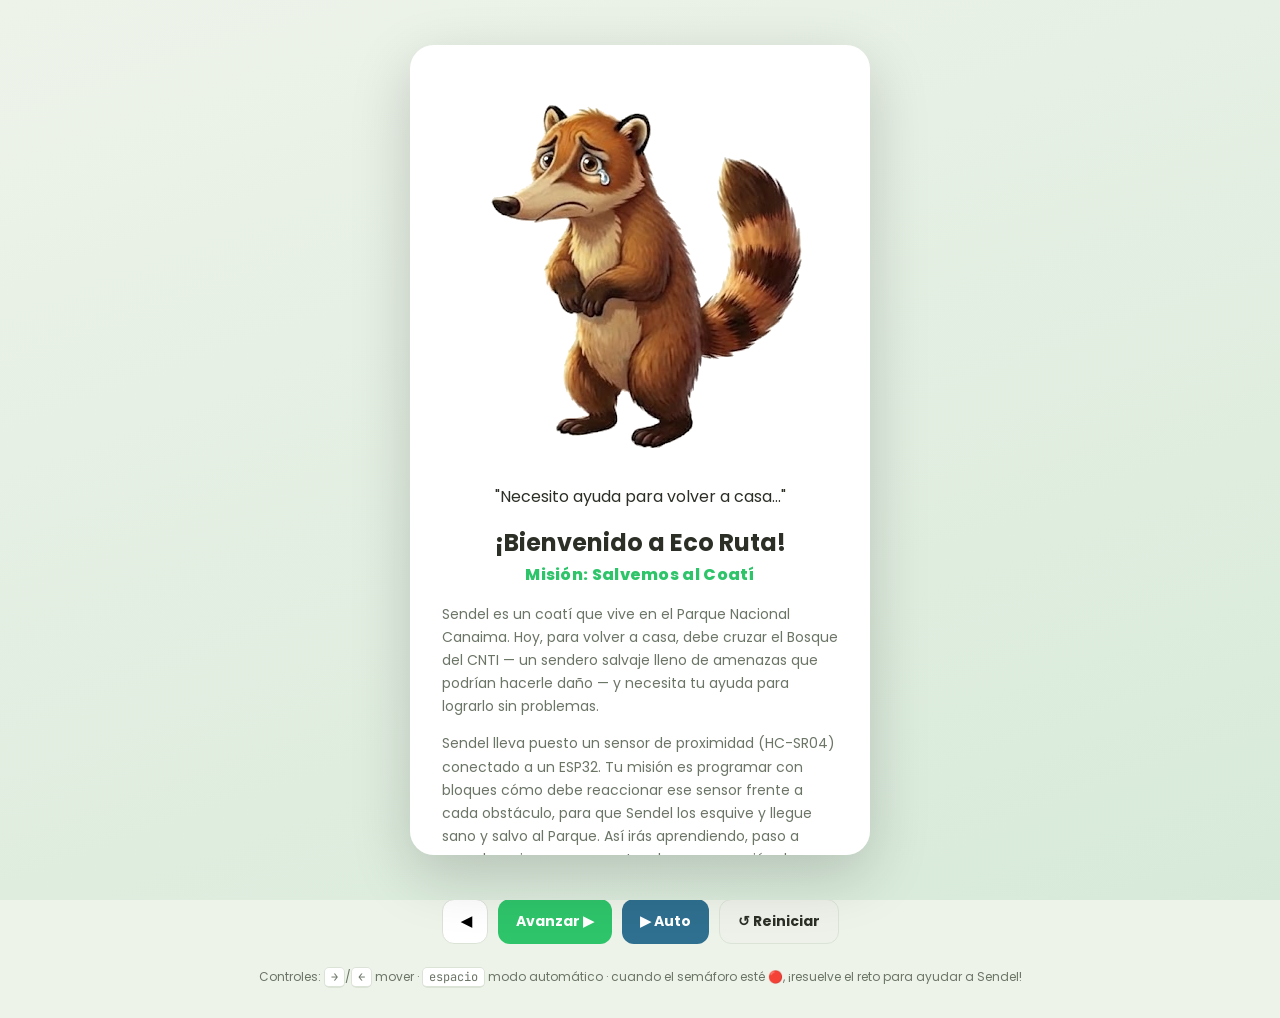
==== commit 5e470ad0: "Add files via upload" ====
--- a/index.html
+++ b/index.html
@@ -22,8 +22,10 @@
 <body>
   <div id="welcome-screen" class="welcome-screen">
     <div class="welcome-card">
-      <span class="welcome-worry" aria-hidden="true">😢</span>
-      <img src="assets/sendel-head.png" alt="Sendel, el coatí, triste y preocupado" class="welcome-sendel welcome-sendel-sad" />
+      <div class="welcome-sendel-wrap">
+        <img src="assets/sendel-sad.png" alt="Sendel, el coatí, triste y preocupado" class="welcome-sendel-sad" />
+      </div>
+      <p class="welcome-bubble">"Necesito ayuda para volver a casa..."</p>
       <h1>¡Bienvenido a Eco Ruta!</h1>
       <p class="welcome-mission">Misión: Salvemos al Coatí</p>
       <p class="welcome-text">
